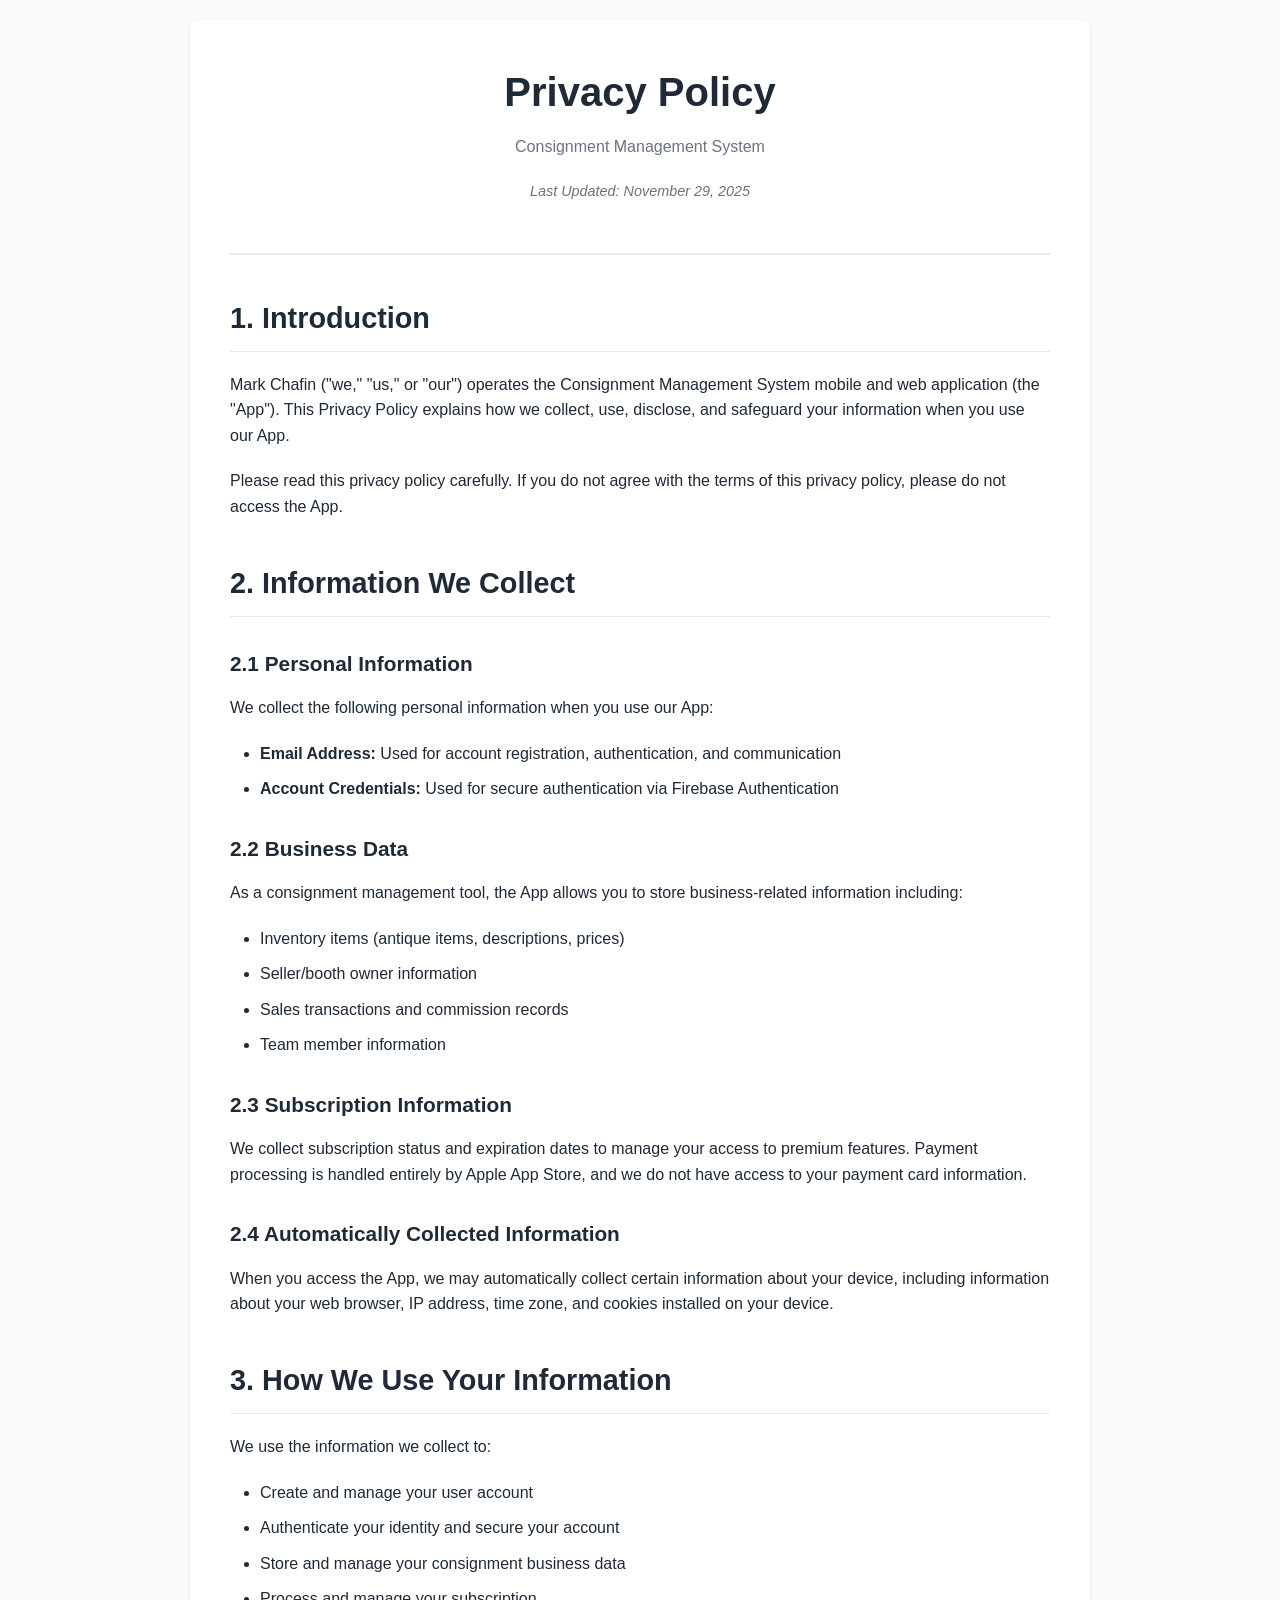
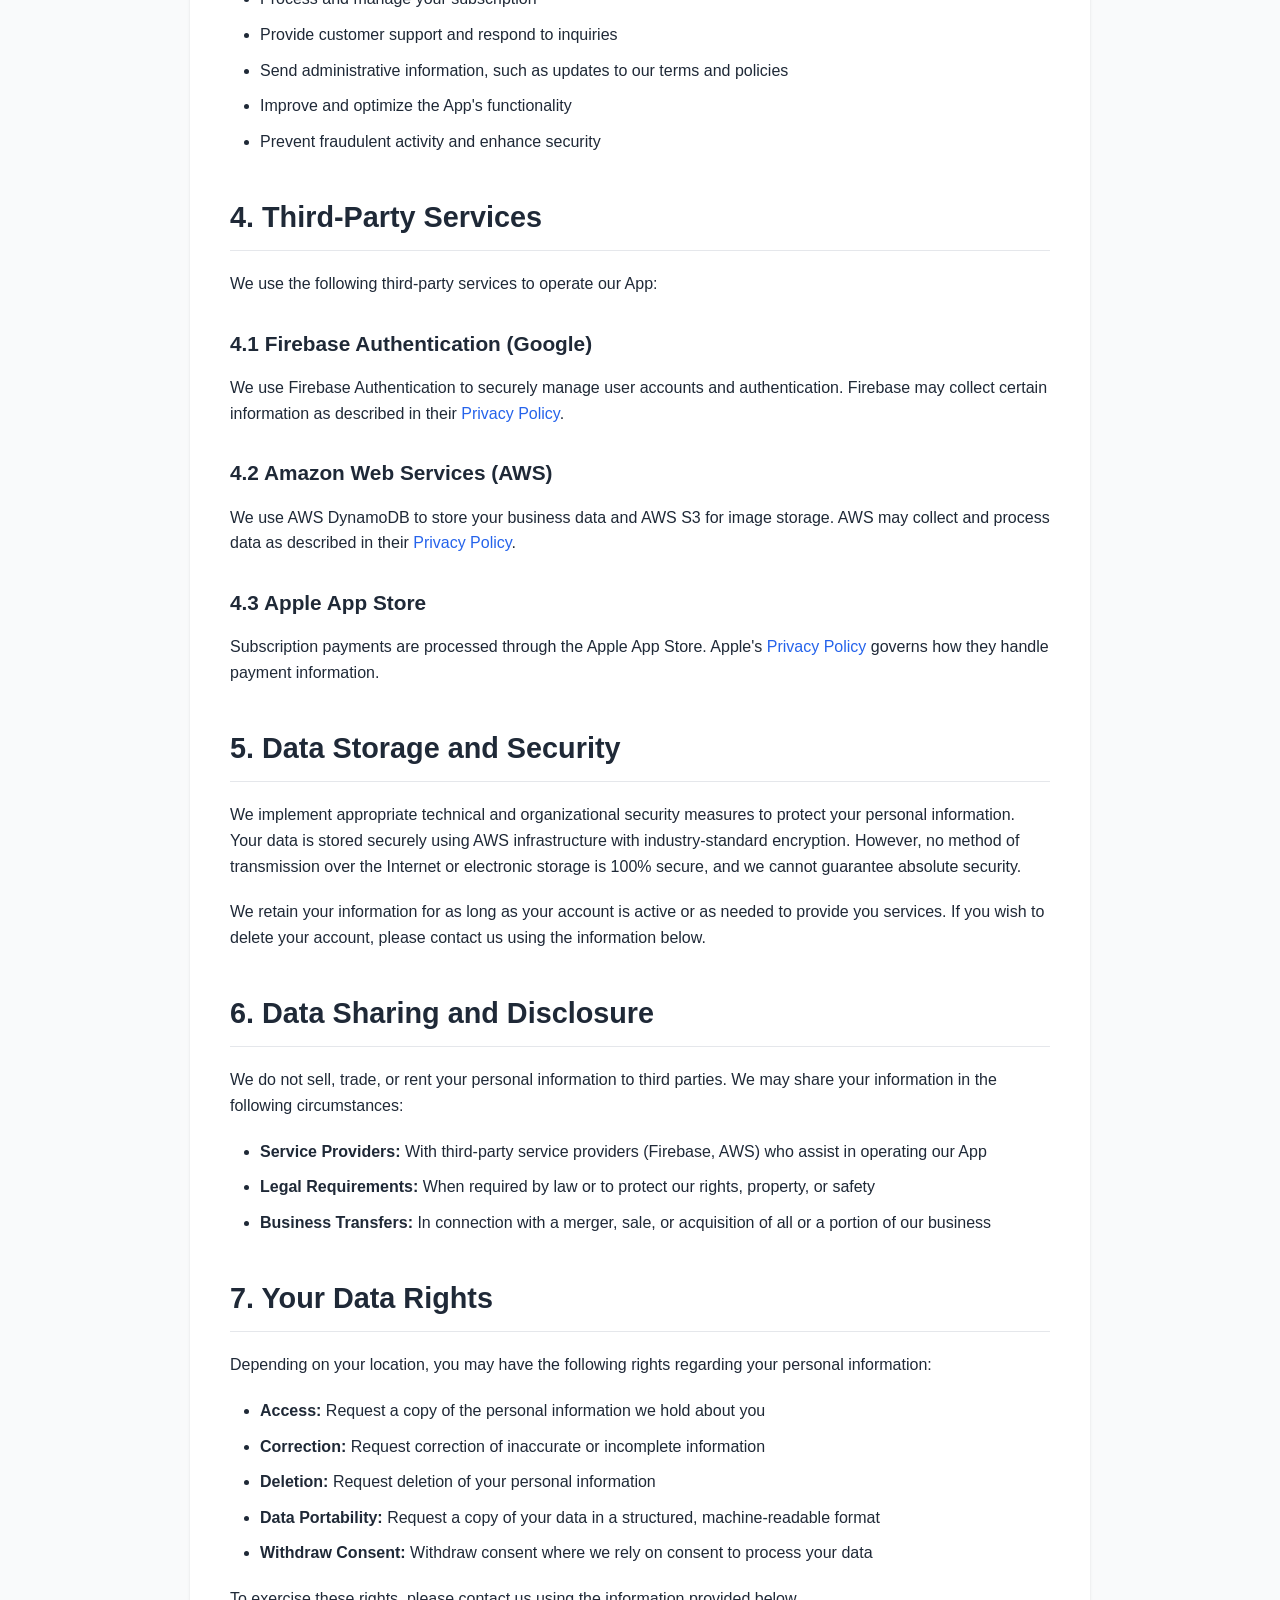
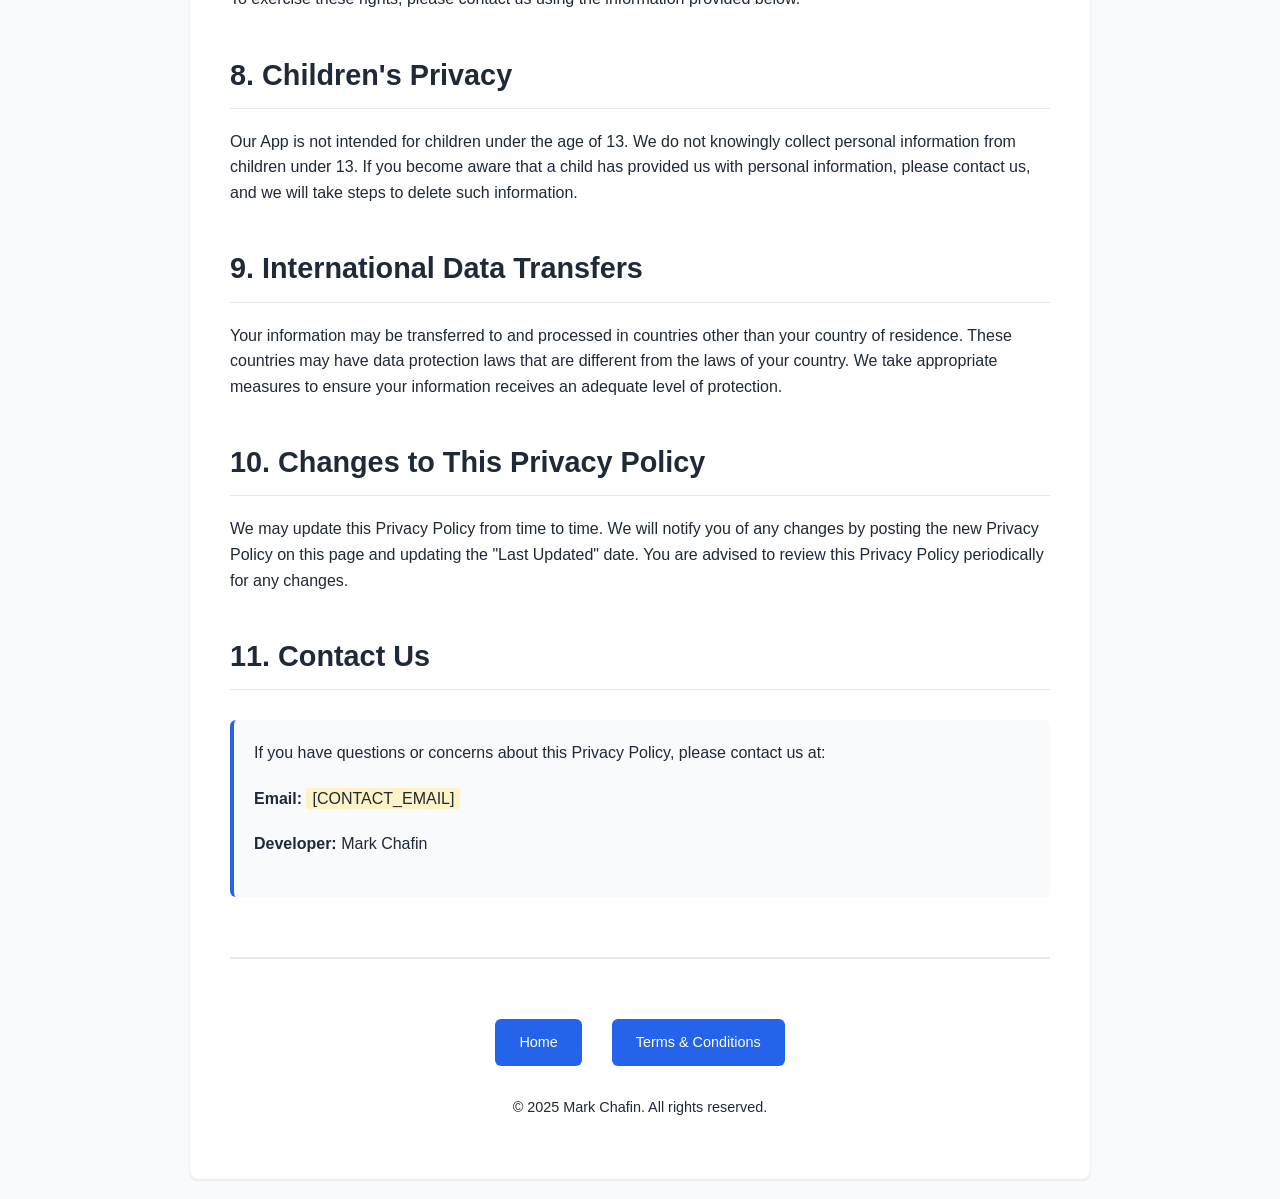
==== privacy-policy.html @ a5f2bd2c "Initial commit: Legal documents" ====
<!DOCTYPE html>
<html lang="en">
<head>
    <meta charset="UTF-8">
    <meta name="viewport" content="width=device-width, initial-scale=1.0">
    <title>Privacy Policy - Consignment Management System</title>
    <meta name="description" content="Privacy Policy for the Consignment Management System app">
    <link rel="stylesheet" href="style.css">
</head>
<body>
    <div class="container">
        <header>
            <h1>Privacy Policy</h1>
            <p class="subtitle">Consignment Management System</p>
            <p class="last-updated">Last Updated: November 29, 2025</p>
        </header>

        <main>
            <section>
                <h2>1. Introduction</h2>
                <p>
                    Mark Chafin ("we," "us," or "our") operates the Consignment Management System mobile and web application 
                    (the "App"). This Privacy Policy explains how we collect, use, disclose, and safeguard your information 
                    when you use our App.
                </p>
                <p>
                    Please read this privacy policy carefully. If you do not agree with the terms of this privacy policy, 
                    please do not access the App.
                </p>
            </section>

            <section>
                <h2>2. Information We Collect</h2>
                
                <h3>2.1 Personal Information</h3>
                <p>We collect the following personal information when you use our App:</p>
                <ul>
                    <li><strong>Email Address:</strong> Used for account registration, authentication, and communication</li>
                    <li><strong>Account Credentials:</strong> Used for secure authentication via Firebase Authentication</li>
                </ul>

                <h3>2.2 Business Data</h3>
                <p>
                    As a consignment management tool, the App allows you to store business-related information including:
                </p>
                <ul>
                    <li>Inventory items (antique items, descriptions, prices)</li>
                    <li>Seller/booth owner information</li>
                    <li>Sales transactions and commission records</li>
                    <li>Team member information</li>
                </ul>

                <h3>2.3 Subscription Information</h3>
                <p>
                    We collect subscription status and expiration dates to manage your access to premium features. 
                    Payment processing is handled entirely by Apple App Store, and we do not have access to your 
                    payment card information.
                </p>

                <h3>2.4 Automatically Collected Information</h3>
                <p>
                    When you access the App, we may automatically collect certain information about your device, 
                    including information about your web browser, IP address, time zone, and cookies installed on your device.
                </p>
            </section>

            <section>
                <h2>3. How We Use Your Information</h2>
                <p>We use the information we collect to:</p>
                <ul>
                    <li>Create and manage your user account</li>
                    <li>Authenticate your identity and secure your account</li>
                    <li>Store and manage your consignment business data</li>
                    <li>Process and manage your subscription</li>
                    <li>Provide customer support and respond to inquiries</li>
                    <li>Send administrative information, such as updates to our terms and policies</li>
                    <li>Improve and optimize the App's functionality</li>
                    <li>Prevent fraudulent activity and enhance security</li>
                </ul>
            </section>

            <section>
                <h2>4. Third-Party Services</h2>
                <p>We use the following third-party services to operate our App:</p>
                
                <h3>4.1 Firebase Authentication (Google)</h3>
                <p>
                    We use Firebase Authentication to securely manage user accounts and authentication. 
                    Firebase may collect certain information as described in their 
                    <a href="https://firebase.google.com/support/privacy" target="_blank" rel="noopener noreferrer">Privacy Policy</a>.
                </p>

                <h3>4.2 Amazon Web Services (AWS)</h3>
                <p>
                    We use AWS DynamoDB to store your business data and AWS S3 for image storage. AWS may collect 
                    and process data as described in their 
                    <a href="https://aws.amazon.com/privacy/" target="_blank" rel="noopener noreferrer">Privacy Policy</a>.
                </p>

                <h3>4.3 Apple App Store</h3>
                <p>
                    Subscription payments are processed through the Apple App Store. Apple's 
                    <a href="https://www.apple.com/legal/privacy/" target="_blank" rel="noopener noreferrer">Privacy Policy</a> 
                    governs how they handle payment information.
                </p>
            </section>

            <section>
                <h2>5. Data Storage and Security</h2>
                <p>
                    We implement appropriate technical and organizational security measures to protect your personal 
                    information. Your data is stored securely using AWS infrastructure with industry-standard encryption. 
                    However, no method of transmission over the Internet or electronic storage is 100% secure, and we 
                    cannot guarantee absolute security.
                </p>
                <p>
                    We retain your information for as long as your account is active or as needed to provide you services. 
                    If you wish to delete your account, please contact us using the information below.
                </p>
            </section>

            <section>
                <h2>6. Data Sharing and Disclosure</h2>
                <p>We do not sell, trade, or rent your personal information to third parties. We may share your information in the following circumstances:</p>
                <ul>
                    <li><strong>Service Providers:</strong> With third-party service providers (Firebase, AWS) who assist in operating our App</li>
                    <li><strong>Legal Requirements:</strong> When required by law or to protect our rights, property, or safety</li>
                    <li><strong>Business Transfers:</strong> In connection with a merger, sale, or acquisition of all or a portion of our business</li>
                </ul>
            </section>

            <section>
                <h2>7. Your Data Rights</h2>
                <p>Depending on your location, you may have the following rights regarding your personal information:</p>
                <ul>
                    <li><strong>Access:</strong> Request a copy of the personal information we hold about you</li>
                    <li><strong>Correction:</strong> Request correction of inaccurate or incomplete information</li>
                    <li><strong>Deletion:</strong> Request deletion of your personal information</li>
                    <li><strong>Data Portability:</strong> Request a copy of your data in a structured, machine-readable format</li>
                    <li><strong>Withdraw Consent:</strong> Withdraw consent where we rely on consent to process your data</li>
                </ul>
                <p>To exercise these rights, please contact us using the information provided below.</p>
            </section>

            <section>
                <h2>8. Children's Privacy</h2>
                <p>
                    Our App is not intended for children under the age of 13. We do not knowingly collect personal 
                    information from children under 13. If you become aware that a child has provided us with personal 
                    information, please contact us, and we will take steps to delete such information.
                </p>
            </section>

            <section>
                <h2>9. International Data Transfers</h2>
                <p>
                    Your information may be transferred to and processed in countries other than your country of residence. 
                    These countries may have data protection laws that are different from the laws of your country. 
                    We take appropriate measures to ensure your information receives an adequate level of protection.
                </p>
            </section>

            <section>
                <h2>10. Changes to This Privacy Policy</h2>
                <p>
                    We may update this Privacy Policy from time to time. We will notify you of any changes by posting 
                    the new Privacy Policy on this page and updating the "Last Updated" date. You are advised to review 
                    this Privacy Policy periodically for any changes.
                </p>
            </section>

            <section>
                <h2>11. Contact Us</h2>
                <div class="contact-info">
                    <p>If you have questions or concerns about this Privacy Policy, please contact us at:</p>
                    <p><strong>Email:</strong> <span class="highlight">[CONTACT_EMAIL]</span></p>
                    <p><strong>Developer:</strong> Mark Chafin</p>
                </div>
            </section>
        </main>

        <footer>
            <div class="nav-links">
                <a href="index.html">Home</a>
                <a href="terms.html">Terms & Conditions</a>
            </div>
            <p style="margin-top: 30px;">&copy; 2025 Mark Chafin. All rights reserved.</p>
        </footer>
    </div>
</body>
</html>
---- style.css ----
/* Professional styling for legal documents */

:root {
    --primary-color: #2563eb;
    --text-color: #1f2937;
    --text-light: #6b7280;
    --border-color: #e5e7eb;
    --background: #ffffff;
    --background-light: #f9fafb;
}

* {
    margin: 0;
    padding: 0;
    box-sizing: border-box;
}

body {
    font-family: -apple-system, BlinkMacSystemFont, 'Segoe UI', Roboto, 'Helvetica Neue', Arial, sans-serif;
    line-height: 1.6;
    color: var(--text-color);
    background-color: var(--background-light);
    padding: 20px;
}

.container {
    max-width: 900px;
    margin: 0 auto;
    background-color: var(--background);
    padding: 40px;
    border-radius: 8px;
    box-shadow: 0 1px 3px rgba(0, 0, 0, 0.1);
}

header {
    text-align: center;
    margin-bottom: 40px;
    padding-bottom: 30px;
    border-bottom: 2px solid var(--border-color);
}

h1 {
    font-size: 2.5em;
    color: var(--text-color);
    margin-bottom: 10px;
    font-weight: 700;
}

.subtitle {
    color: var(--text-light);
    font-size: 1em;
    margin-top: 10px;
}

.last-updated {
    color: var(--text-light);
    font-size: 0.9em;
    font-style: italic;
}

h2 {
    font-size: 1.8em;
    color: var(--text-color);
    margin-top: 40px;
    margin-bottom: 20px;
    font-weight: 600;
    border-bottom: 1px solid var(--border-color);
    padding-bottom: 10px;
}

h3 {
    font-size: 1.3em;
    color: var(--text-color);
    margin-top: 30px;
    margin-bottom: 15px;
    font-weight: 600;
}

p {
    margin-bottom: 20px;
    color: var(--text-color);
}

ul, ol {
    margin-left: 30px;
    margin-bottom: 20px;
}

li {
    margin-bottom: 10px;
}

strong {
    font-weight: 600;
    color: var(--text-color);
}

a {
    color: var(--primary-color);
    text-decoration: none;
    transition: opacity 0.2s;
}

a:hover {
    opacity: 0.8;
    text-decoration: underline;
}

.contact-info {
    background-color: var(--background-light);
    padding: 20px;
    border-radius: 6px;
    margin: 30px 0;
    border-left: 4px solid var(--primary-color);
}

.highlight {
    background-color: #fef3c7;
    padding: 2px 6px;
    border-radius: 3px;
    font-weight: 500;
}

footer {
    margin-top: 60px;
    padding-top: 30px;
    border-top: 2px solid var(--border-color);
    text-align: center;
    color: var(--text-light);
    font-size: 0.9em;
}

.nav-links {
    display: flex;
    justify-content: center;
    gap: 30px;
    flex-wrap: wrap;
    margin-top: 30px;
}

.nav-links a {
    display: inline-block;
    padding: 12px 24px;
    background-color: var(--primary-color);
    color: white;
    border-radius: 6px;
    font-weight: 500;
    transition: background-color 0.2s;
}

.nav-links a:hover {
    background-color: #1d4ed8;
    text-decoration: none;
}

/* Index page specific styles */
.hero {
    text-align: center;
    padding: 60px 20px;
}

.hero h1 {
    font-size: 3em;
    margin-bottom: 20px;
}

.hero p {
    font-size: 1.2em;
    color: var(--text-light);
    margin-bottom: 40px;
}

.card-grid {
    display: grid;
    grid-template-columns: repeat(auto-fit, minmax(300px, 1fr));
    gap: 30px;
    margin-top: 40px;
}

.card {
    background-color: var(--background);
    padding: 30px;
    border-radius: 8px;
    border: 1px solid var(--border-color);
    text-align: center;
    transition: box-shadow 0.2s;
}

.card:hover {
    box-shadow: 0 4px 6px rgba(0, 0, 0, 0.1);
}

.card h3 {
    margin-top: 0;
    margin-bottom: 15px;
}

.card p {
    margin-bottom: 20px;
    color: var(--text-light);
}

.card a {
    display: inline-block;
    padding: 10px 20px;
    background-color: var(--primary-color);
    color: white;
    border-radius: 6px;
    font-weight: 500;
}

/* Responsive design */
@media (max-width: 768px) {
    .container {
        padding: 20px;
    }
    
    h1 {
        font-size: 2em;
    }
    
    h2 {
        font-size: 1.5em;
    }
    
    .hero h1 {
        font-size: 2em;
    }
    
    .nav-links {
        flex-direction: column;
        gap: 15px;
    }
}

/* Print styles */
@media print {
    body {
        background-color: white;
        padding: 0;
    }
    
    .container {
        box-shadow: none;
        padding: 0;
    }
    
    .nav-links {
        display: none;
    }
    
    a {
        color: var(--text-color);
        text-decoration: underline;
    }
}
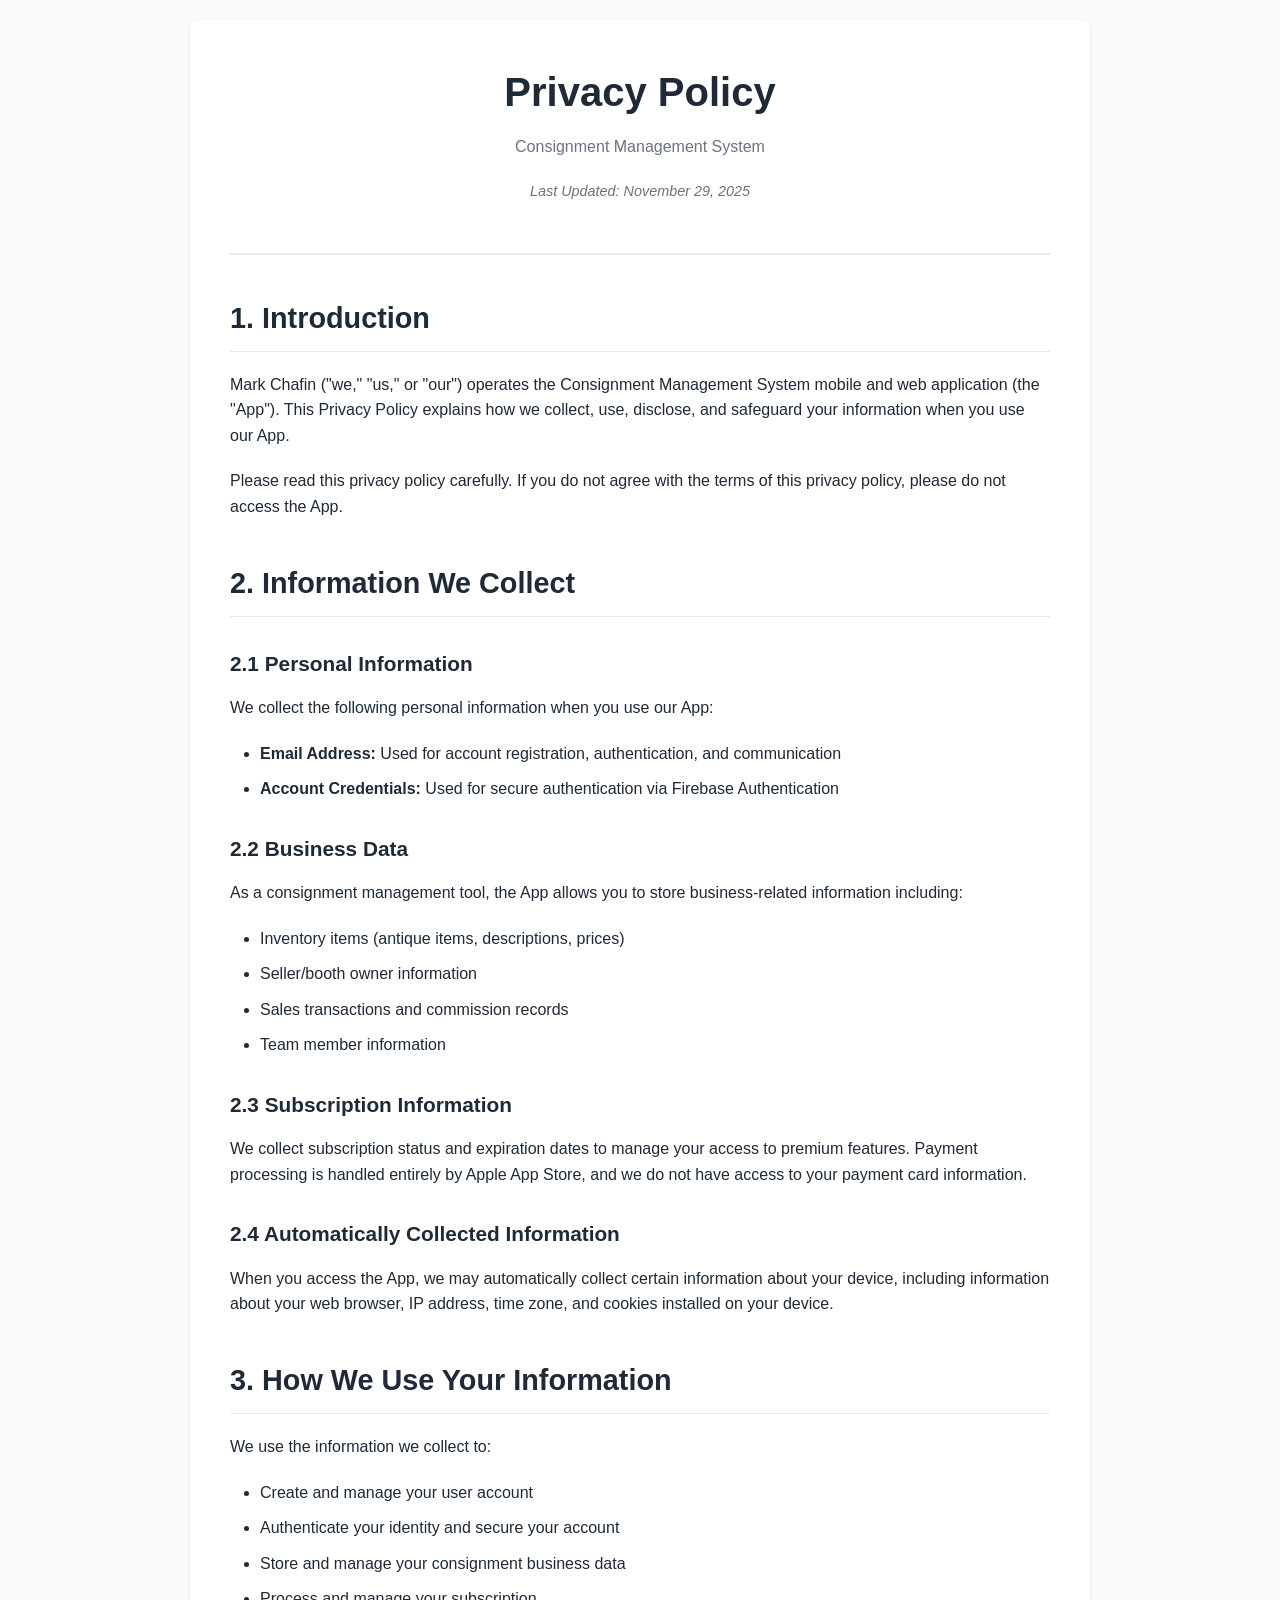
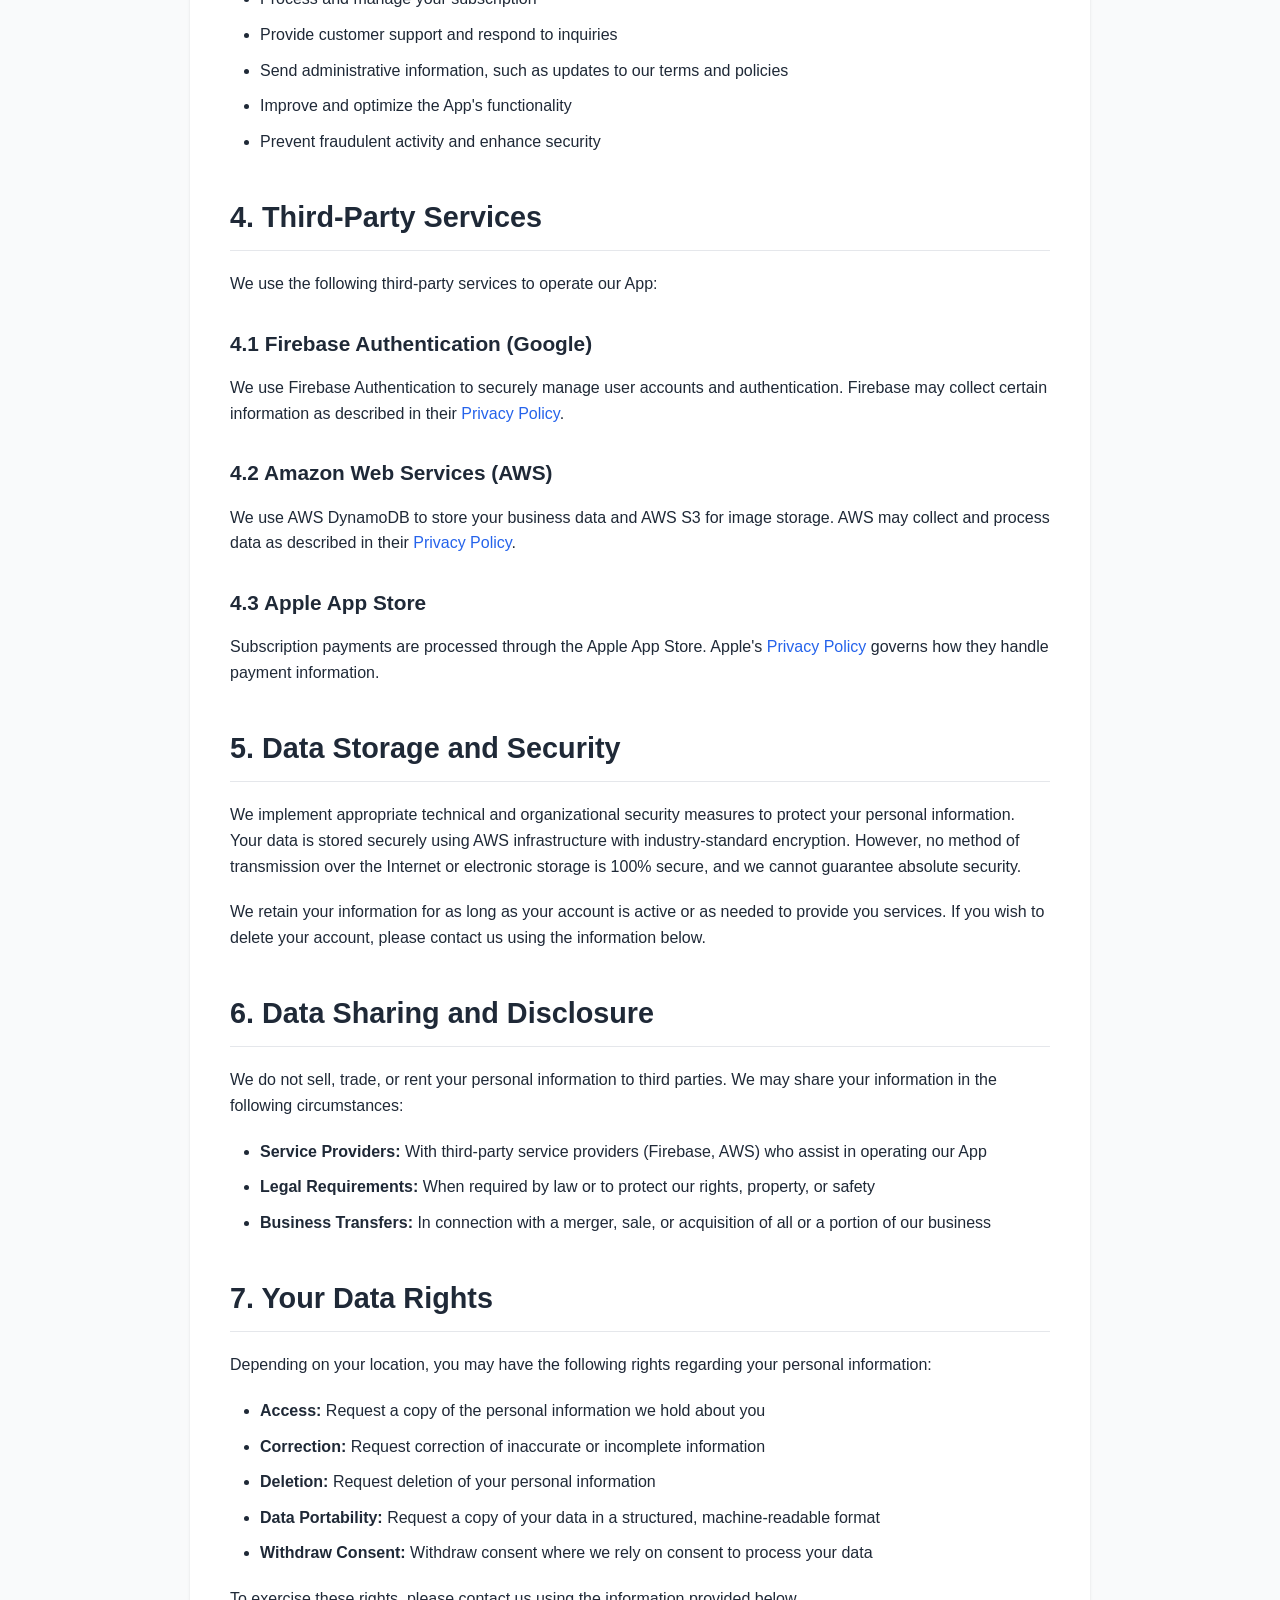
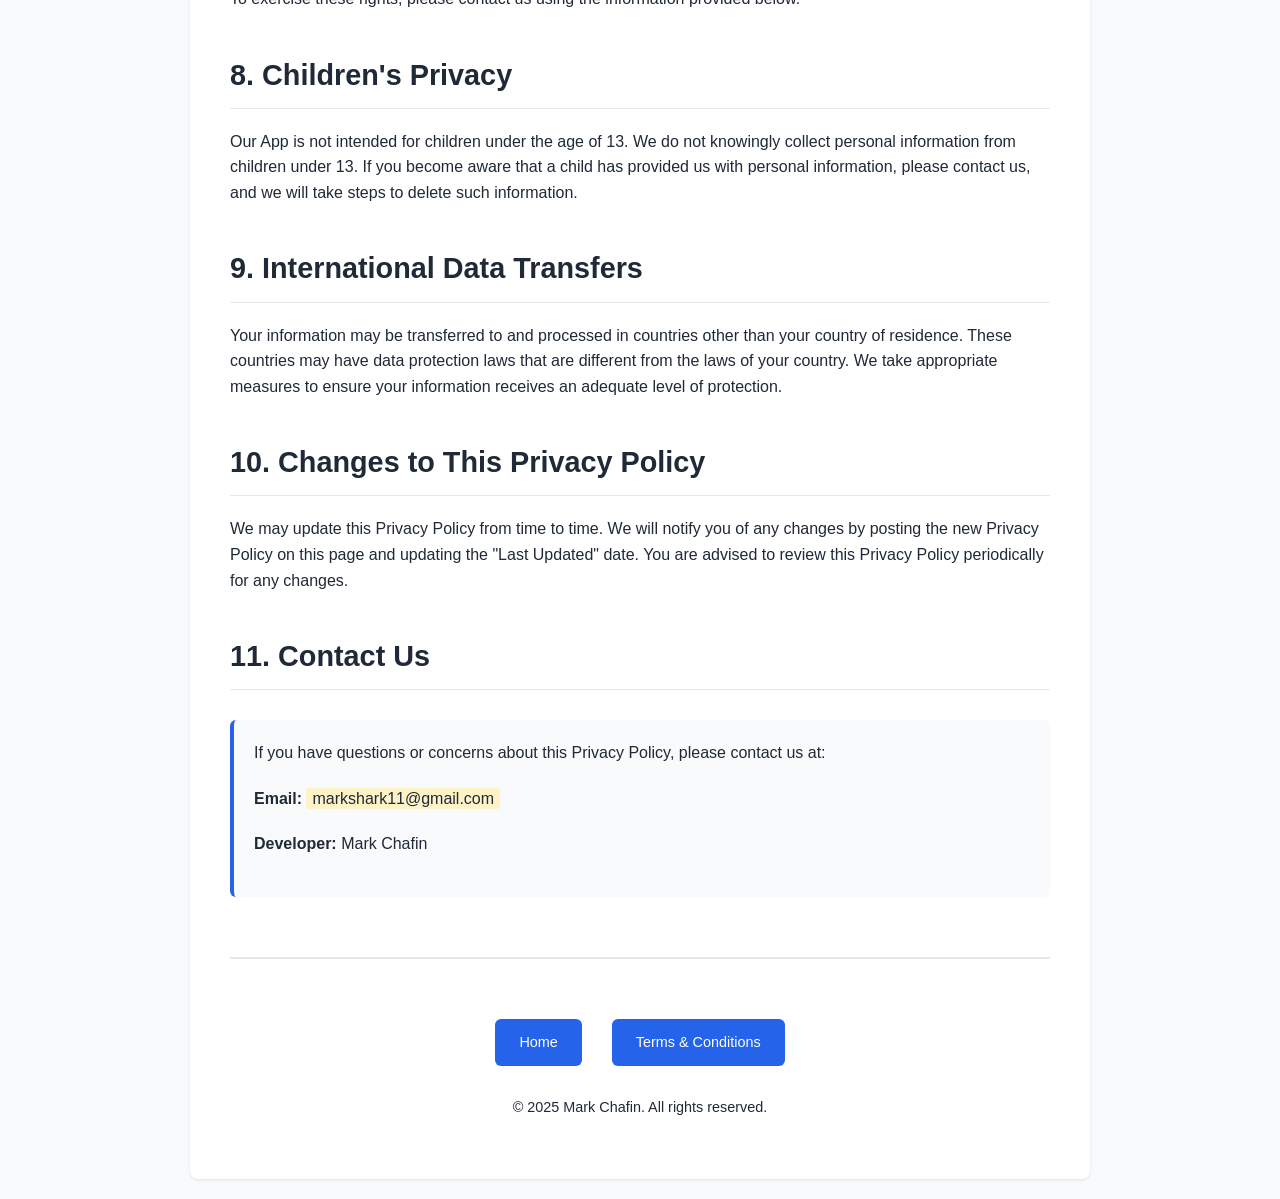
==== commit 5784a191: "Update contact email to markshark11@gmail.com" ====
--- a/privacy-policy.html
+++ b/privacy-policy.html
@@ -173,7 +173,7 @@
                 <h2>11. Contact Us</h2>
                 <div class="contact-info">
                     <p>If you have questions or concerns about this Privacy Policy, please contact us at:</p>
-                    <p><strong>Email:</strong> <span class="highlight">[CONTACT_EMAIL]</span></p>
+                    <p><strong>Email:</strong> <span class="highlight">markshark11@gmail.com</span></p>
                     <p><strong>Developer:</strong> Mark Chafin</p>
                 </div>
             </section>
@@ -190,3 +190,4 @@
 </body>
 </html>
 
+
--- a/style.css
+++ b/style.css
@@ -255,3 +255,4 @@
     }
 }
 
+
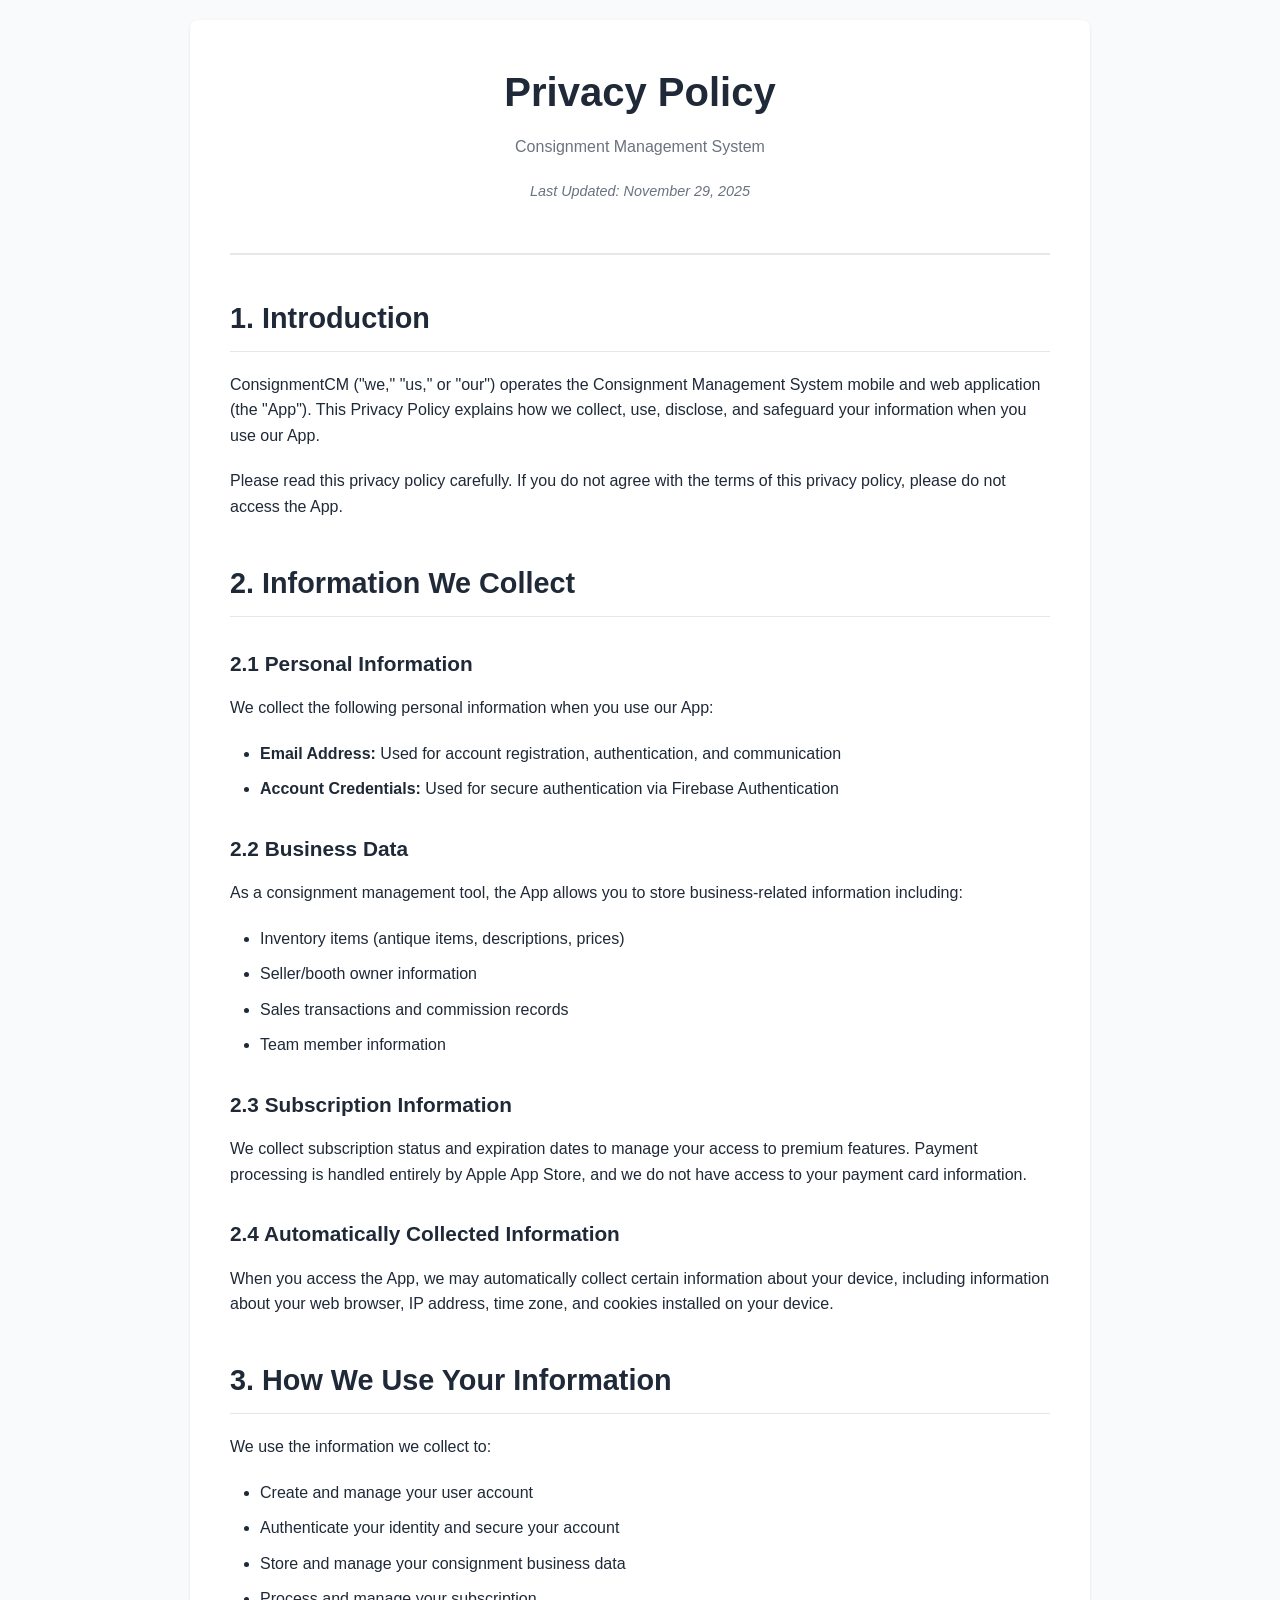
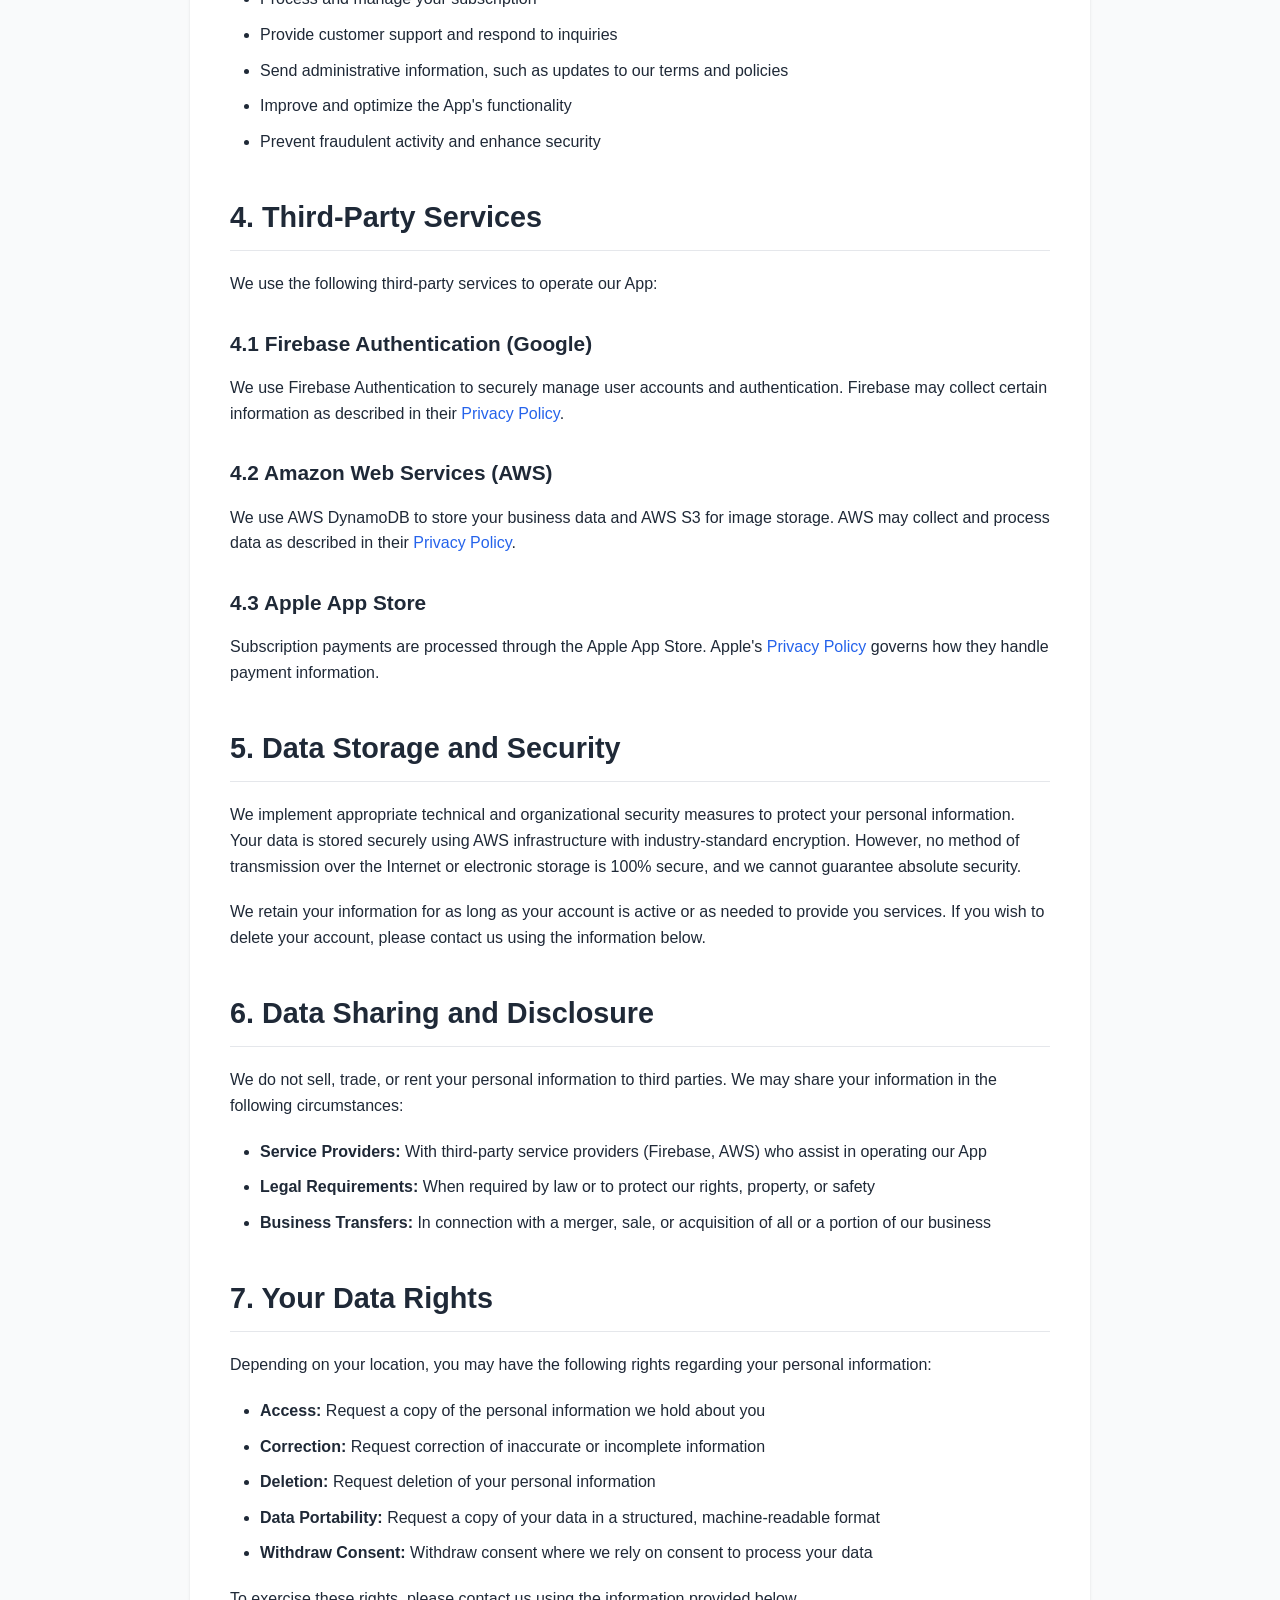
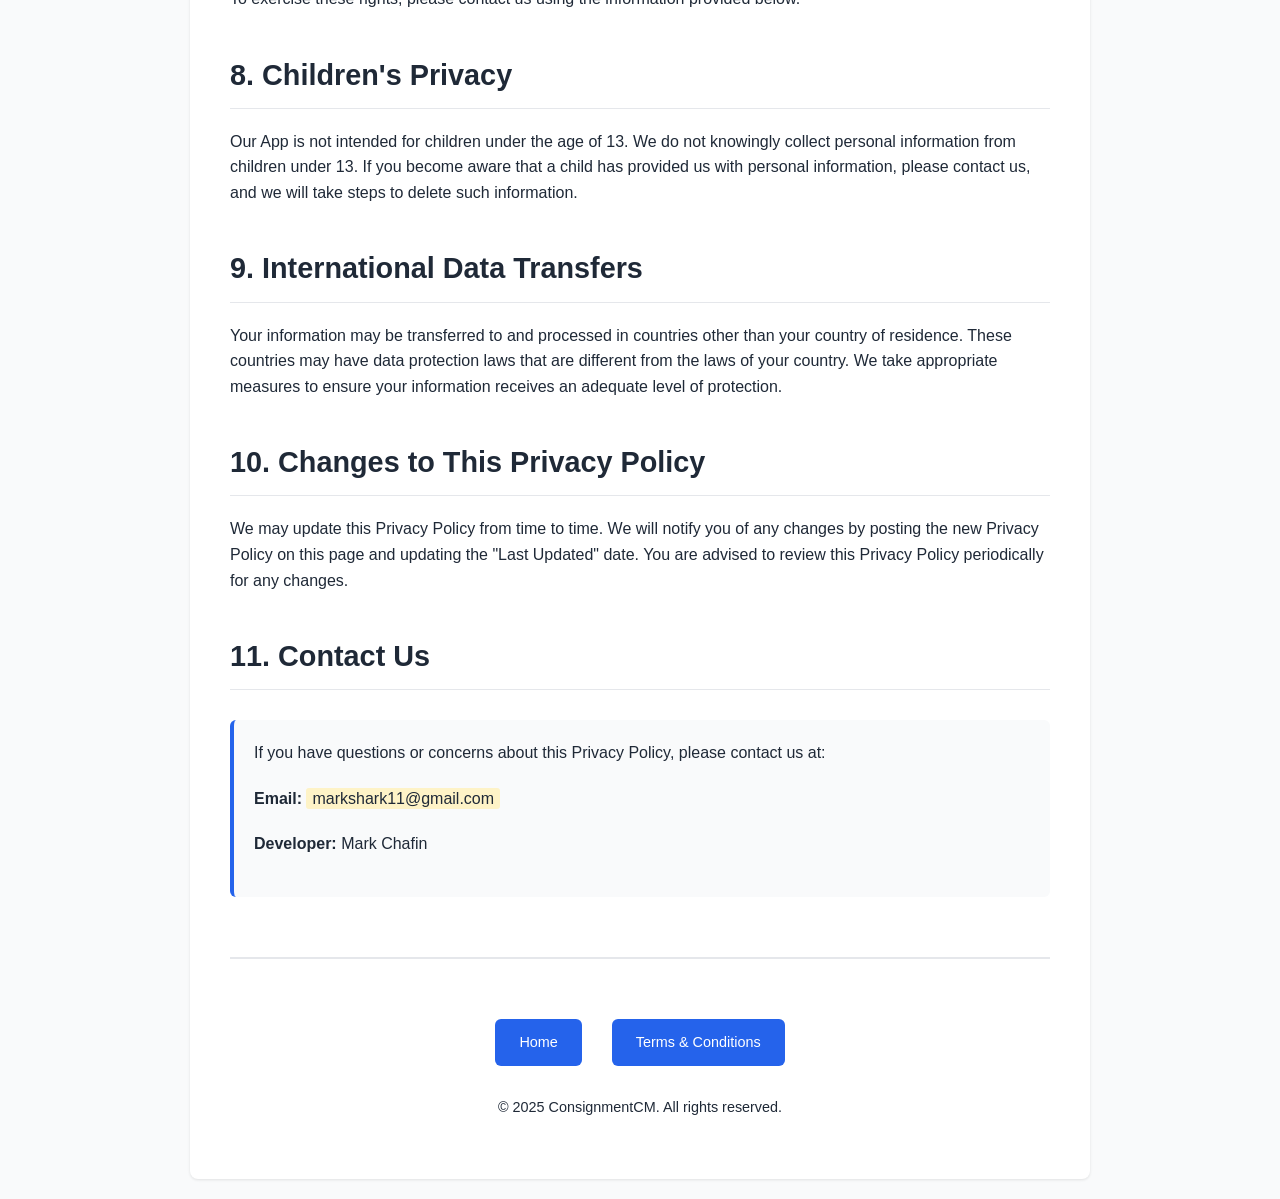
==== commit db968104: "Replace Mark Chafin with ConsignmentCM for company references" ====
--- a/privacy-policy.html
+++ b/privacy-policy.html
@@ -19,7 +19,7 @@
             <section>
                 <h2>1. Introduction</h2>
                 <p>
-                    Mark Chafin ("we," "us," or "our") operates the Consignment Management System mobile and web application 
+                    ConsignmentCM ("we," "us," or "our") operates the Consignment Management System mobile and web application 
                     (the "App"). This Privacy Policy explains how we collect, use, disclose, and safeguard your information 
                     when you use our App.
                 </p>
@@ -184,7 +184,7 @@
                 <a href="index.html">Home</a>
                 <a href="terms.html">Terms & Conditions</a>
             </div>
-            <p style="margin-top: 30px;">&copy; 2025 Mark Chafin. All rights reserved.</p>
+            <p style="margin-top: 30px;">&copy; 2025 ConsignmentCM. All rights reserved.</p>
         </footer>
     </div>
 </body>
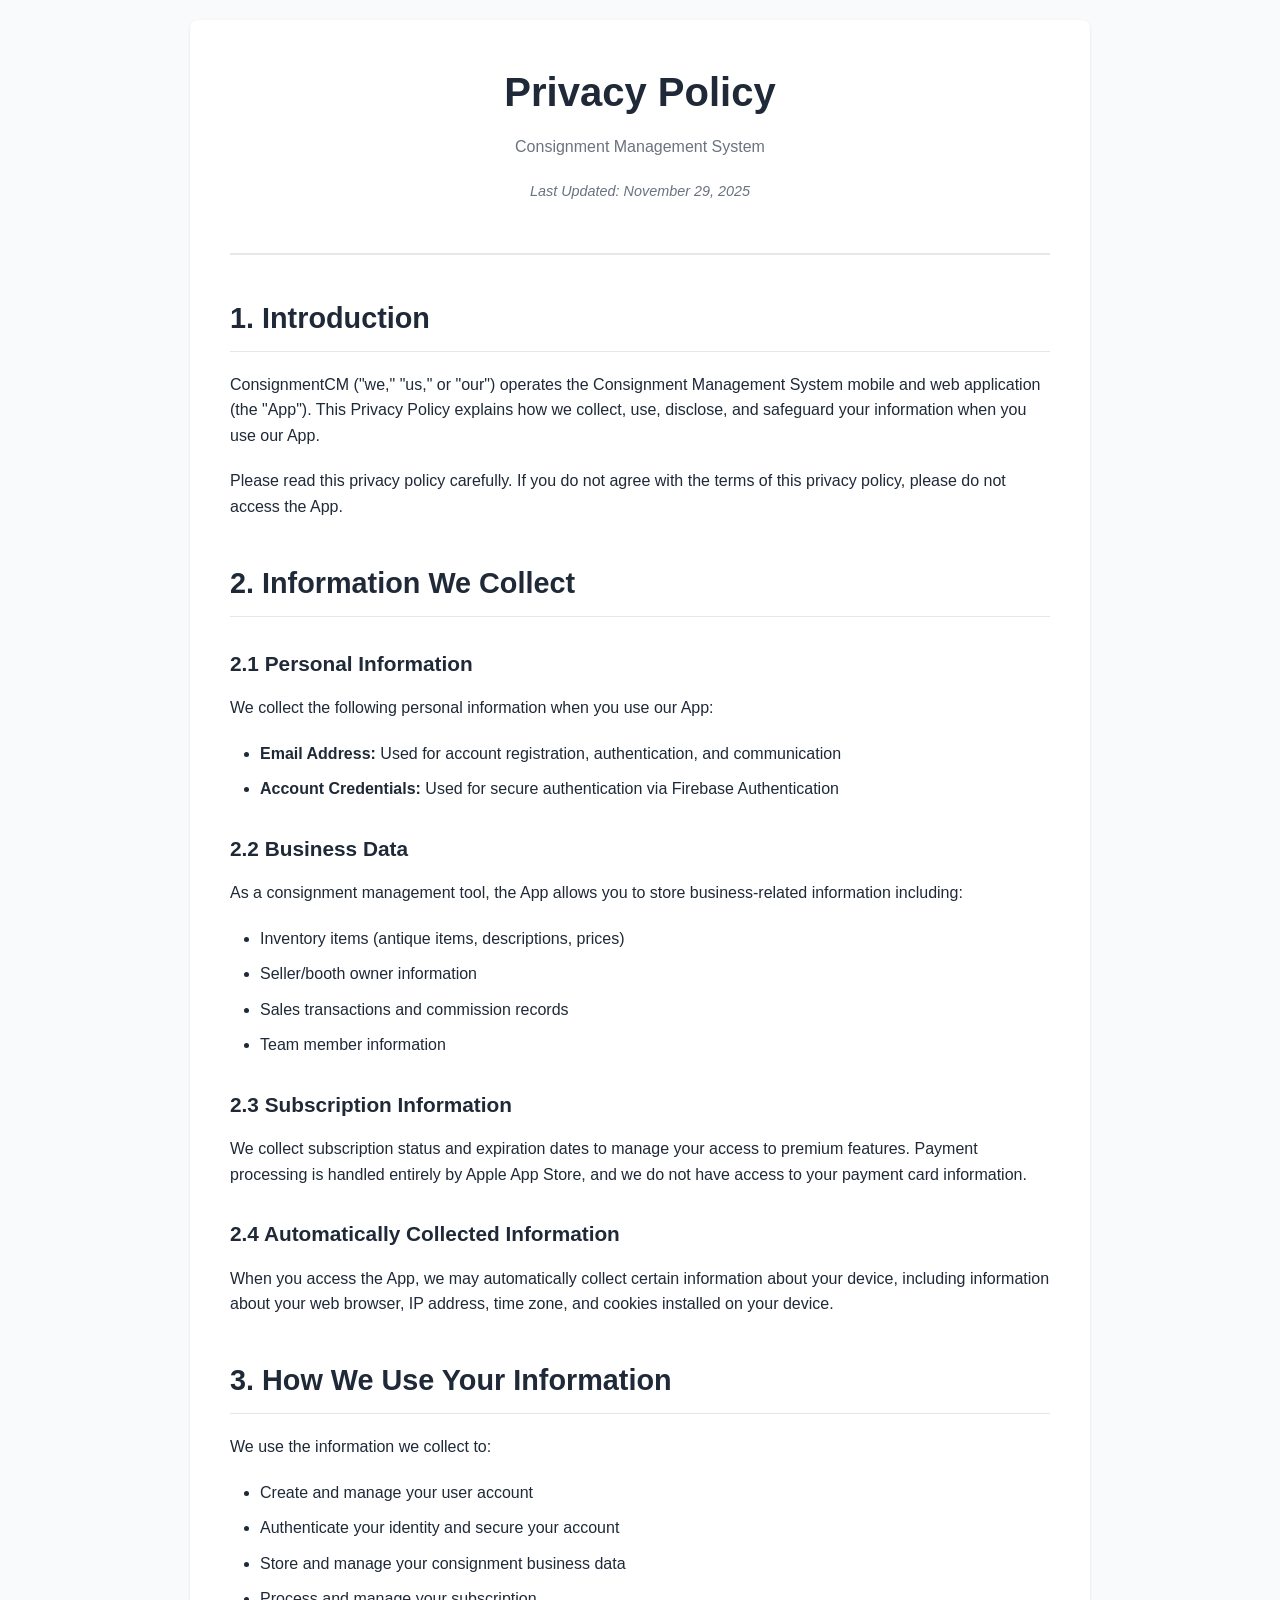
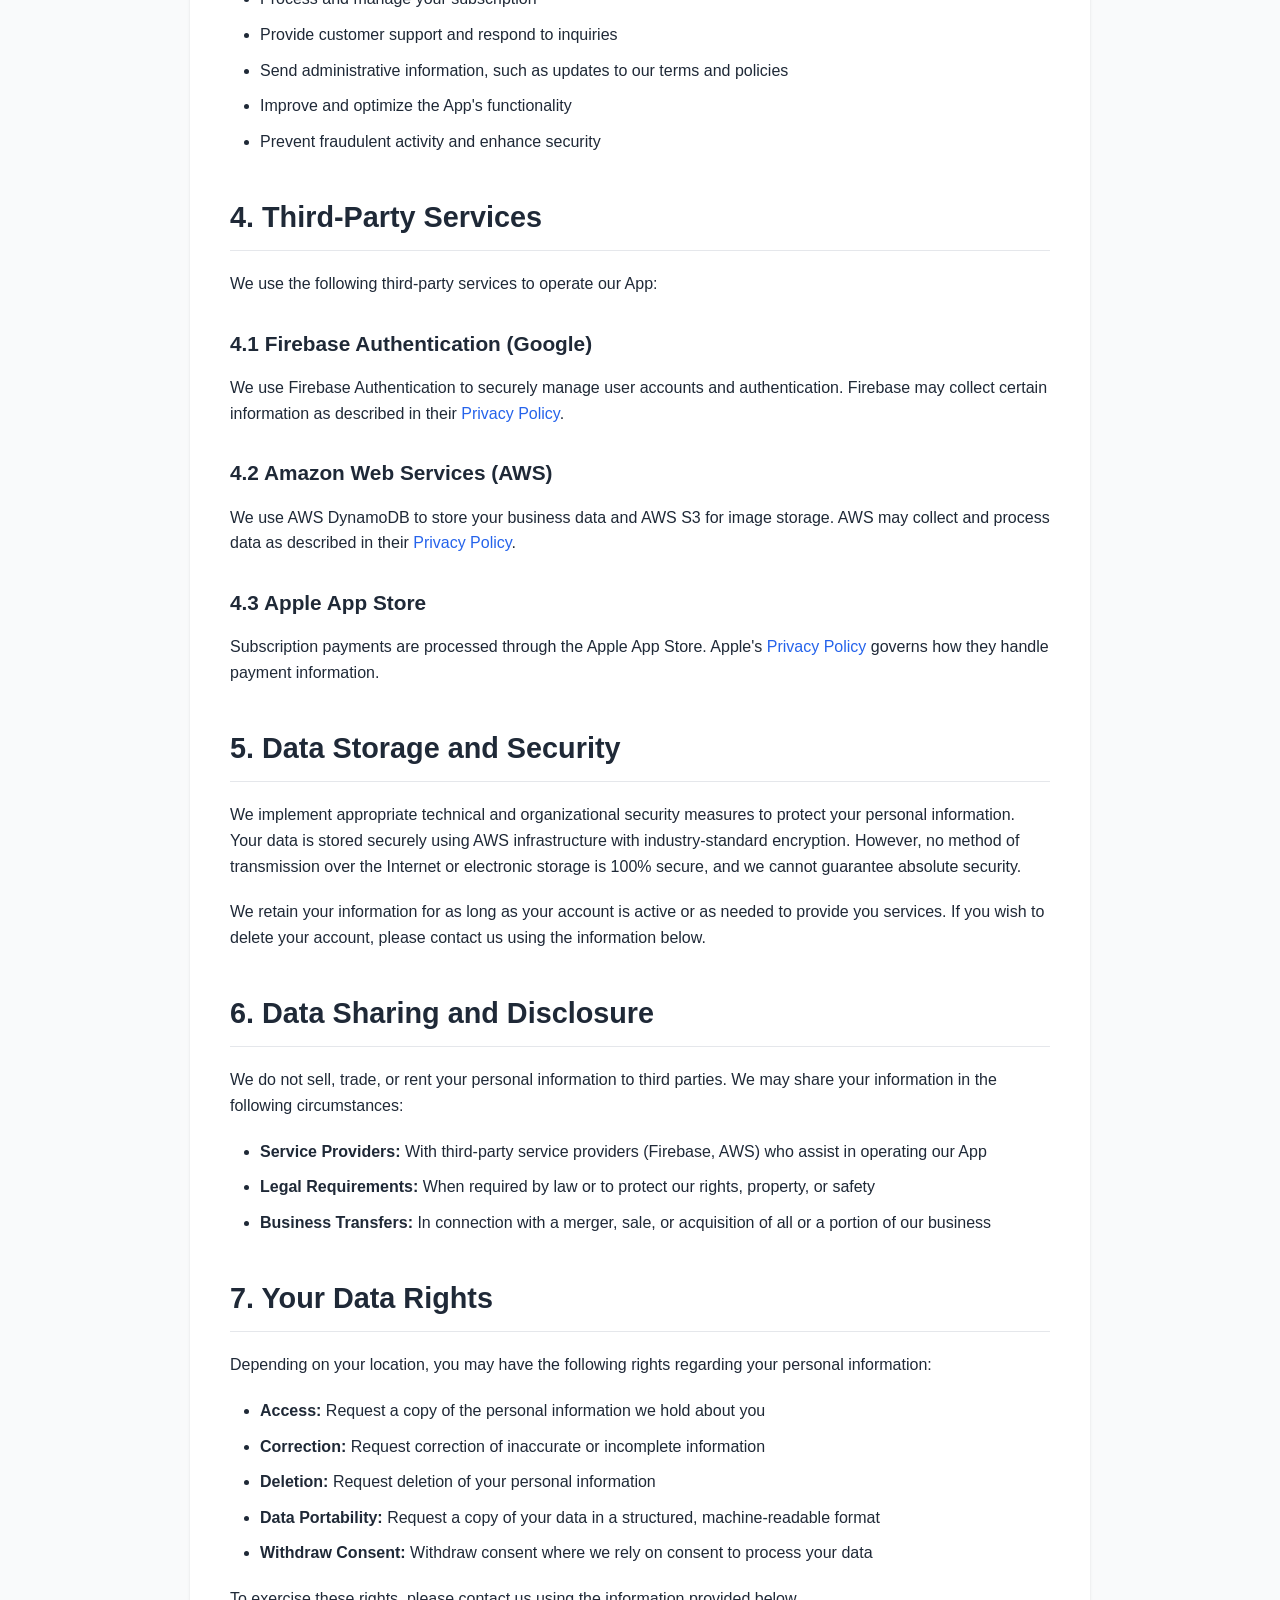
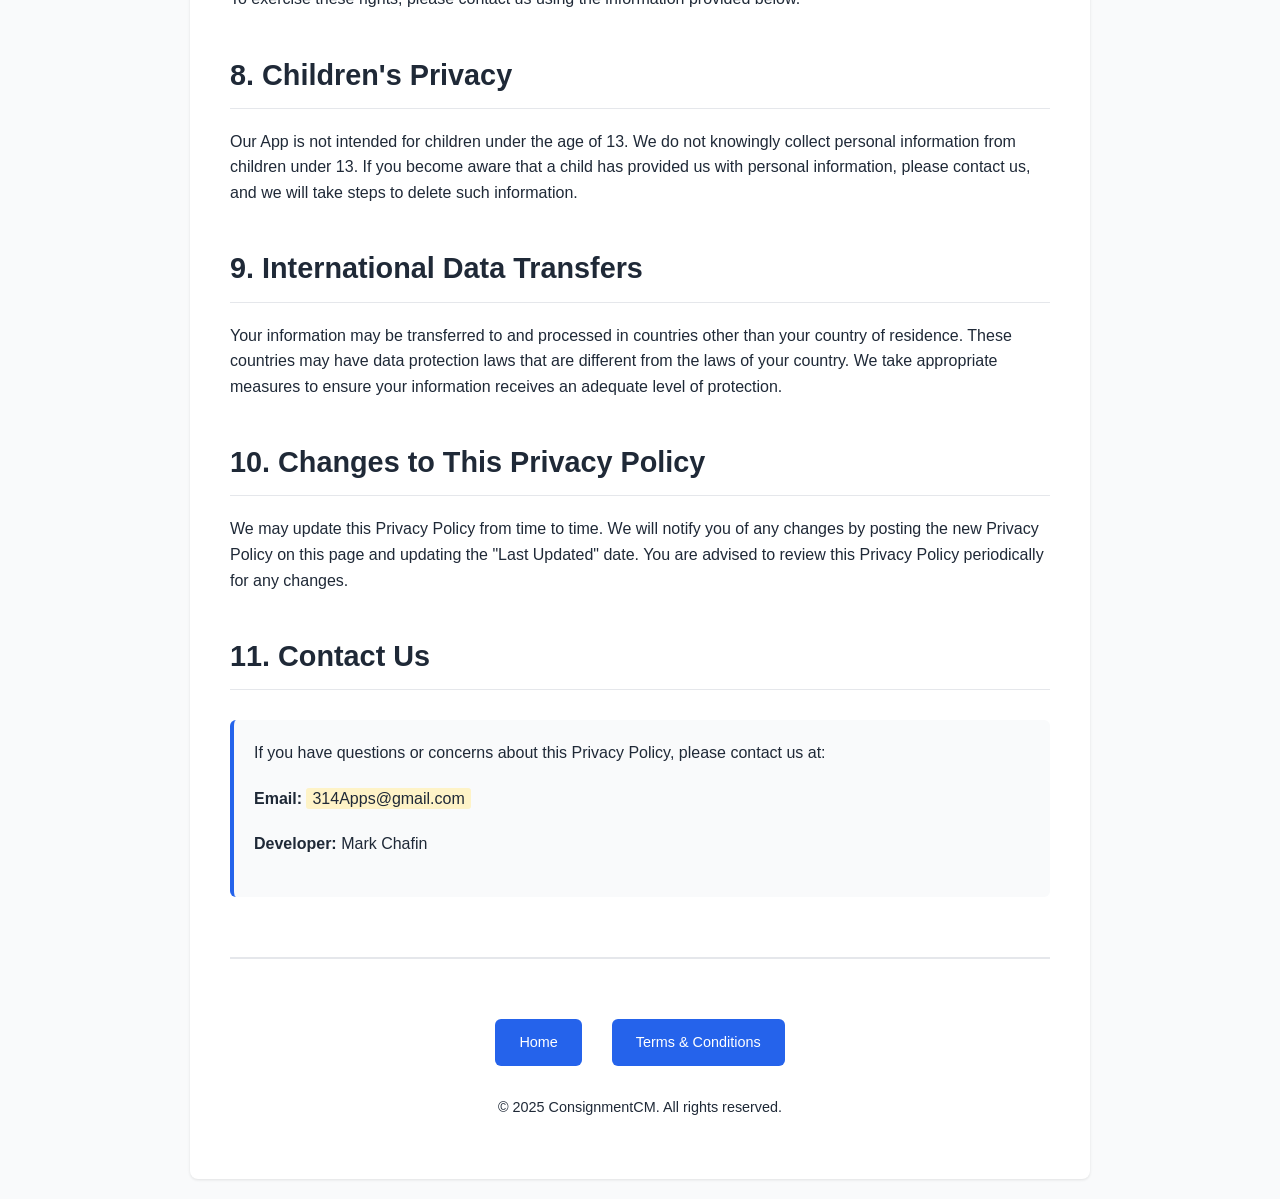
==== commit 8155990a: "changed markshark11@gmail.com to 314Apps@gmail.com" ====
--- a/privacy-policy.html
+++ b/privacy-policy.html
@@ -173,7 +173,7 @@
                 <h2>11. Contact Us</h2>
                 <div class="contact-info">
                     <p>If you have questions or concerns about this Privacy Policy, please contact us at:</p>
-                    <p><strong>Email:</strong> <span class="highlight">markshark11@gmail.com</span></p>
+                    <p><strong>Email:</strong> <span class="highlight">314Apps@gmail.com</span></p>
                     <p><strong>Developer:</strong> Mark Chafin</p>
                 </div>
             </section>
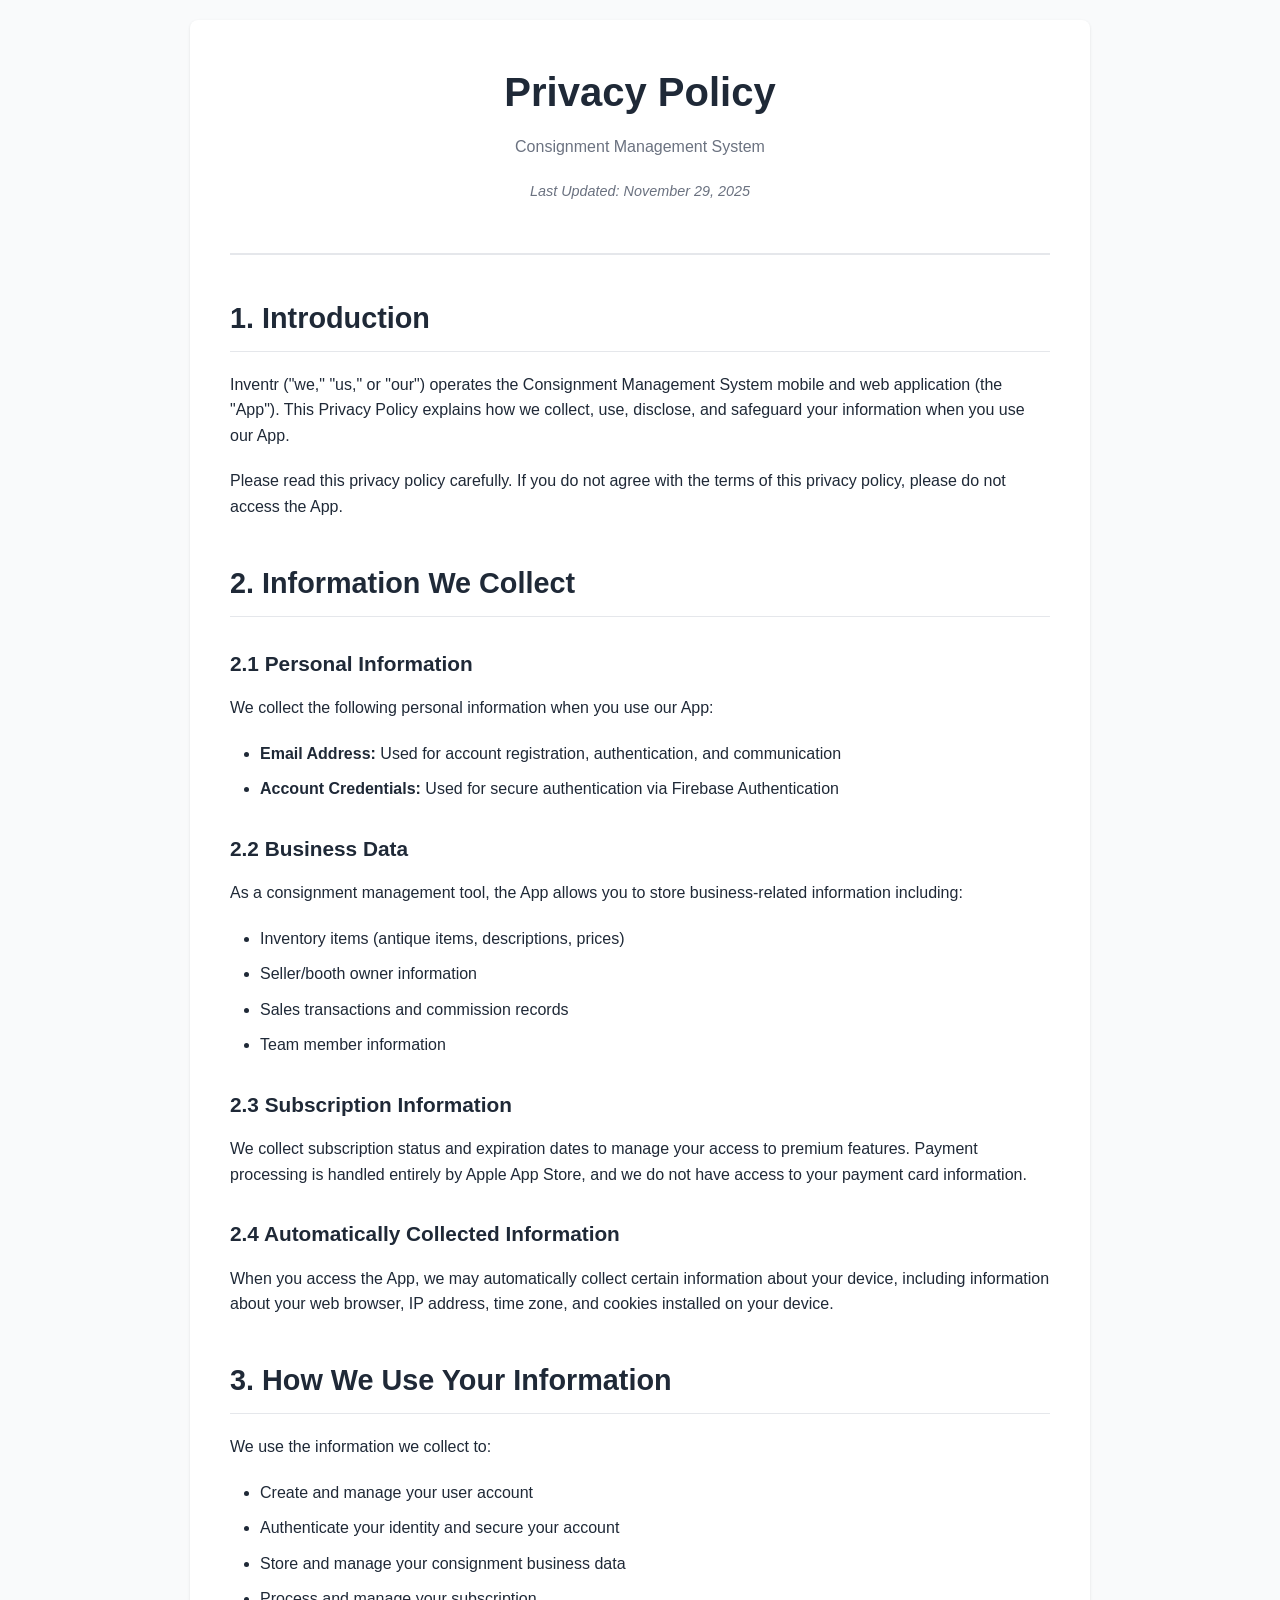
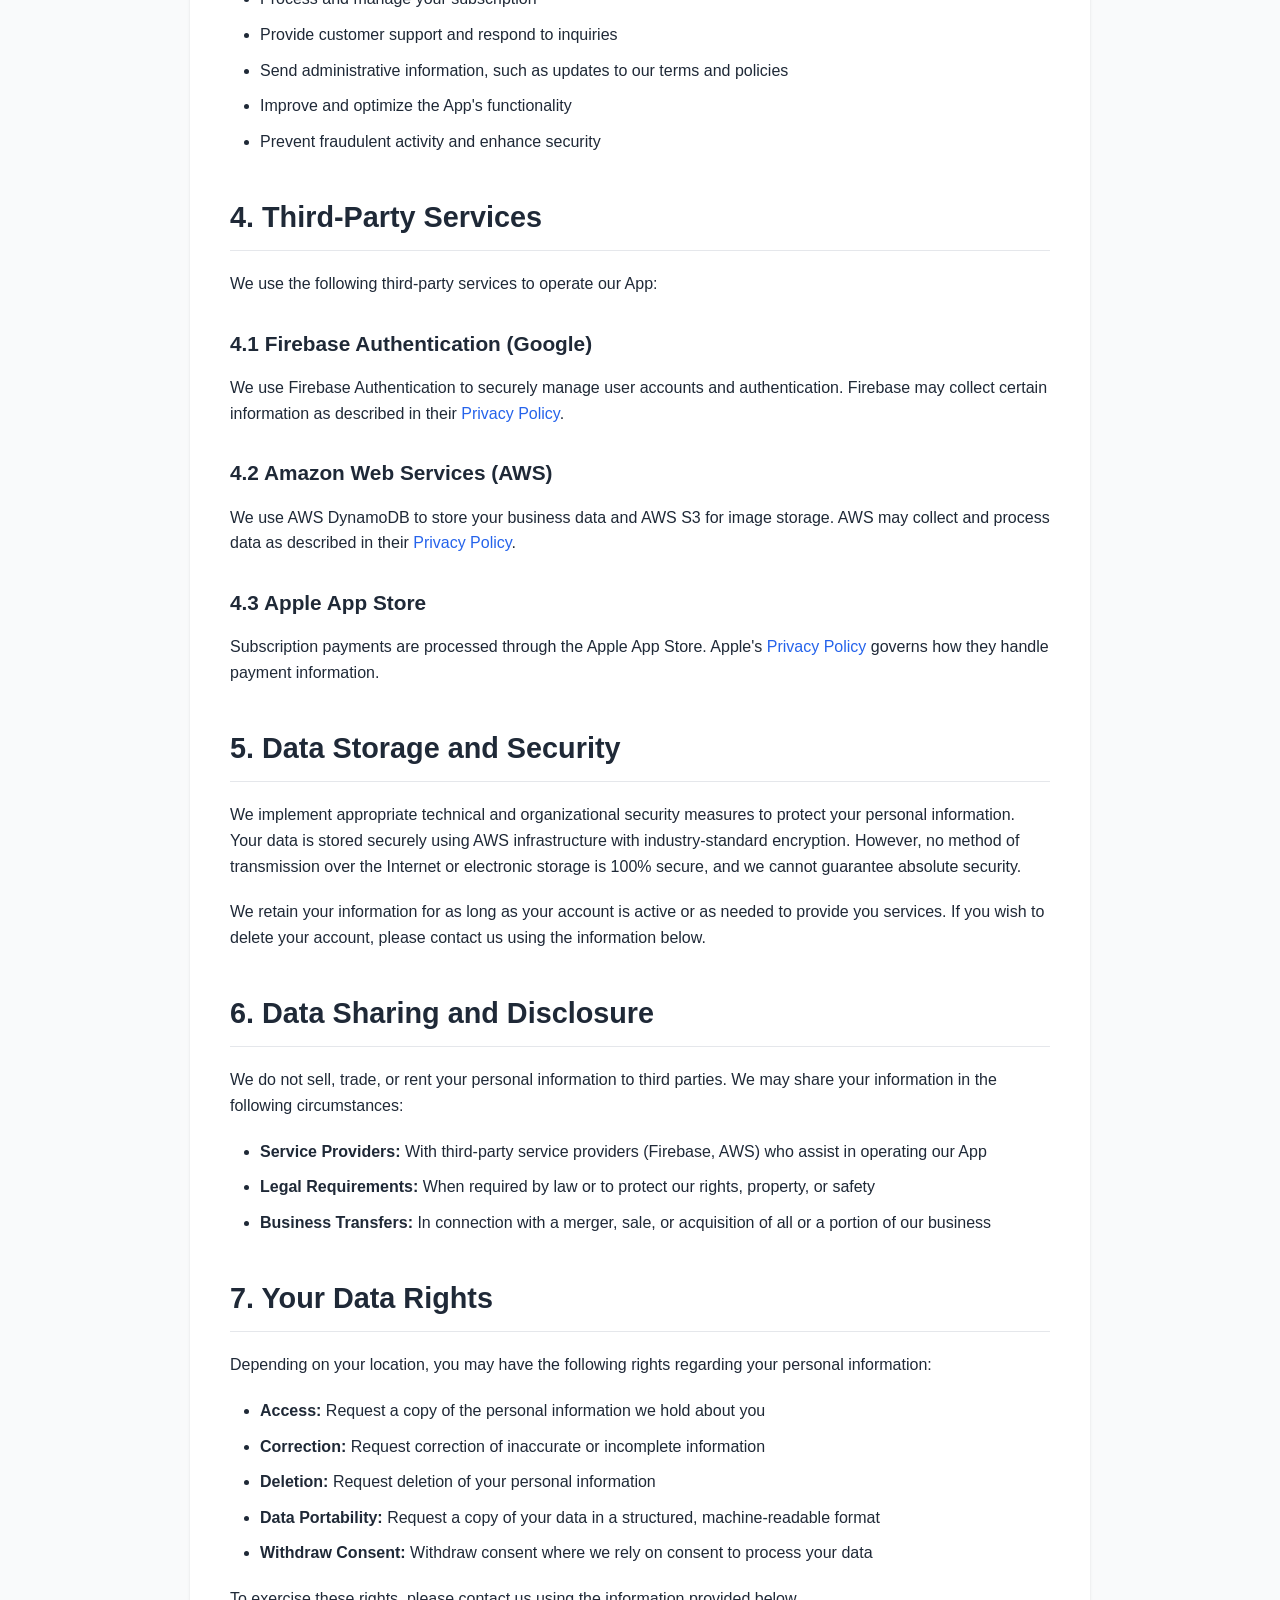
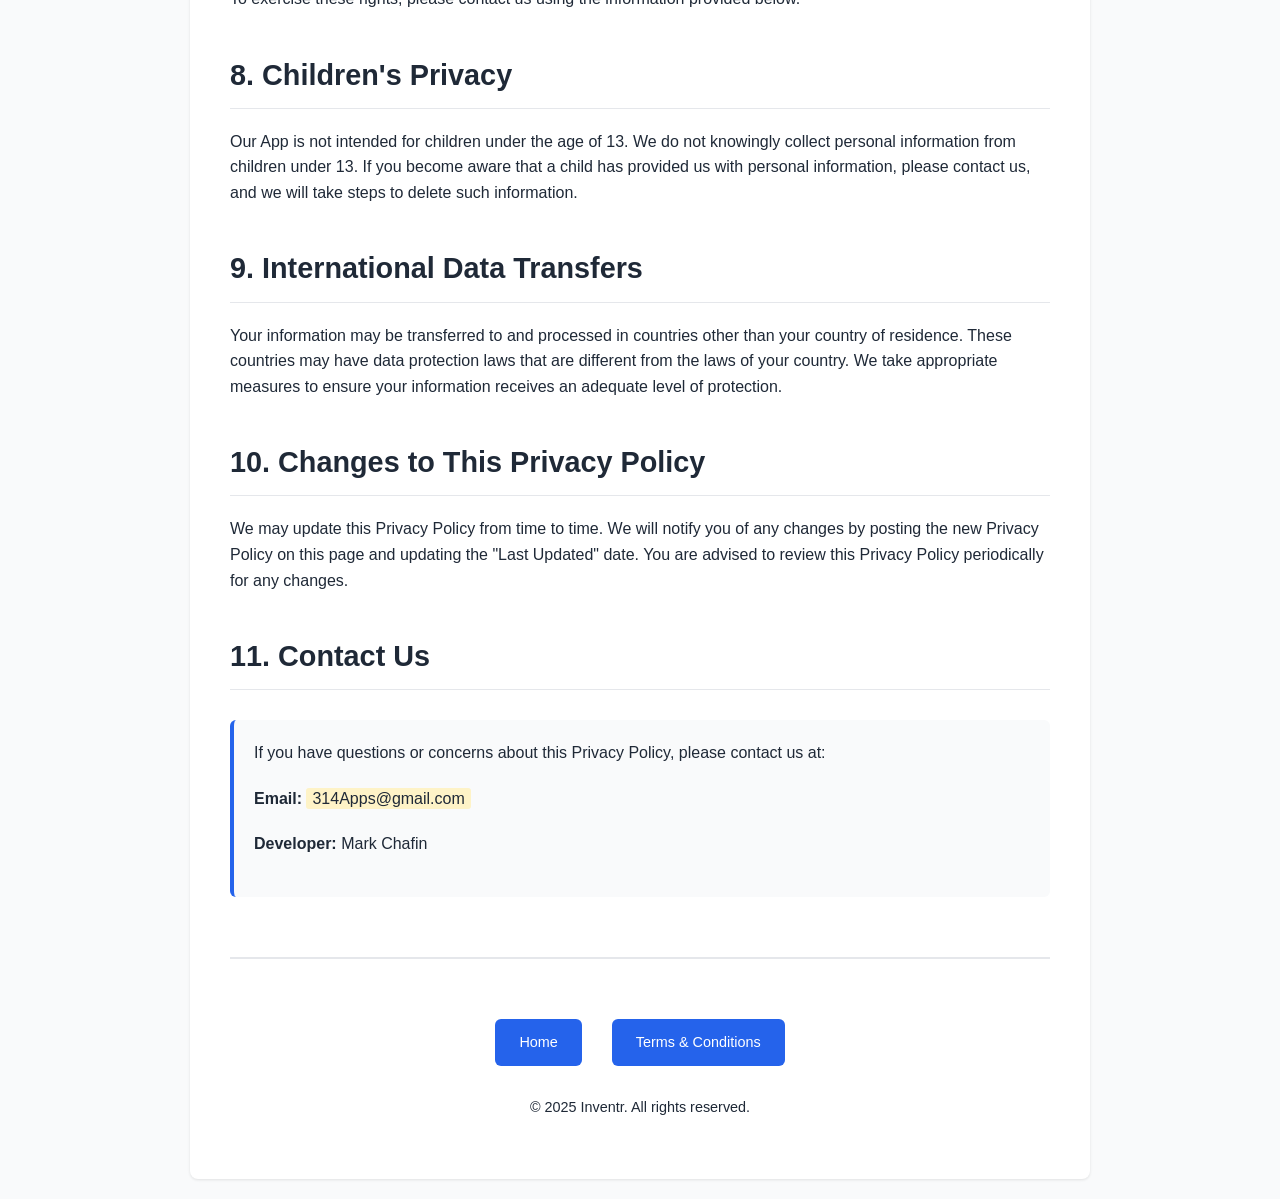
==== commit 1540f277: "changed ConsignmentCM to Inventr" ====
--- a/privacy-policy.html
+++ b/privacy-policy.html
@@ -19,7 +19,7 @@
             <section>
                 <h2>1. Introduction</h2>
                 <p>
-                    ConsignmentCM ("we," "us," or "our") operates the Consignment Management System mobile and web application 
+                    Inventr ("we," "us," or "our") operates the Consignment Management System mobile and web application
                     (the "App"). This Privacy Policy explains how we collect, use, disclose, and safeguard your information 
                     when you use our App.
                 </p>
@@ -184,7 +184,7 @@
                 <a href="index.html">Home</a>
                 <a href="terms.html">Terms & Conditions</a>
             </div>
-            <p style="margin-top: 30px;">&copy; 2025 ConsignmentCM. All rights reserved.</p>
+            <p style="margin-top: 30px;">&copy; 2025 Inventr. All rights reserved.</p>
         </footer>
     </div>
 </body>
